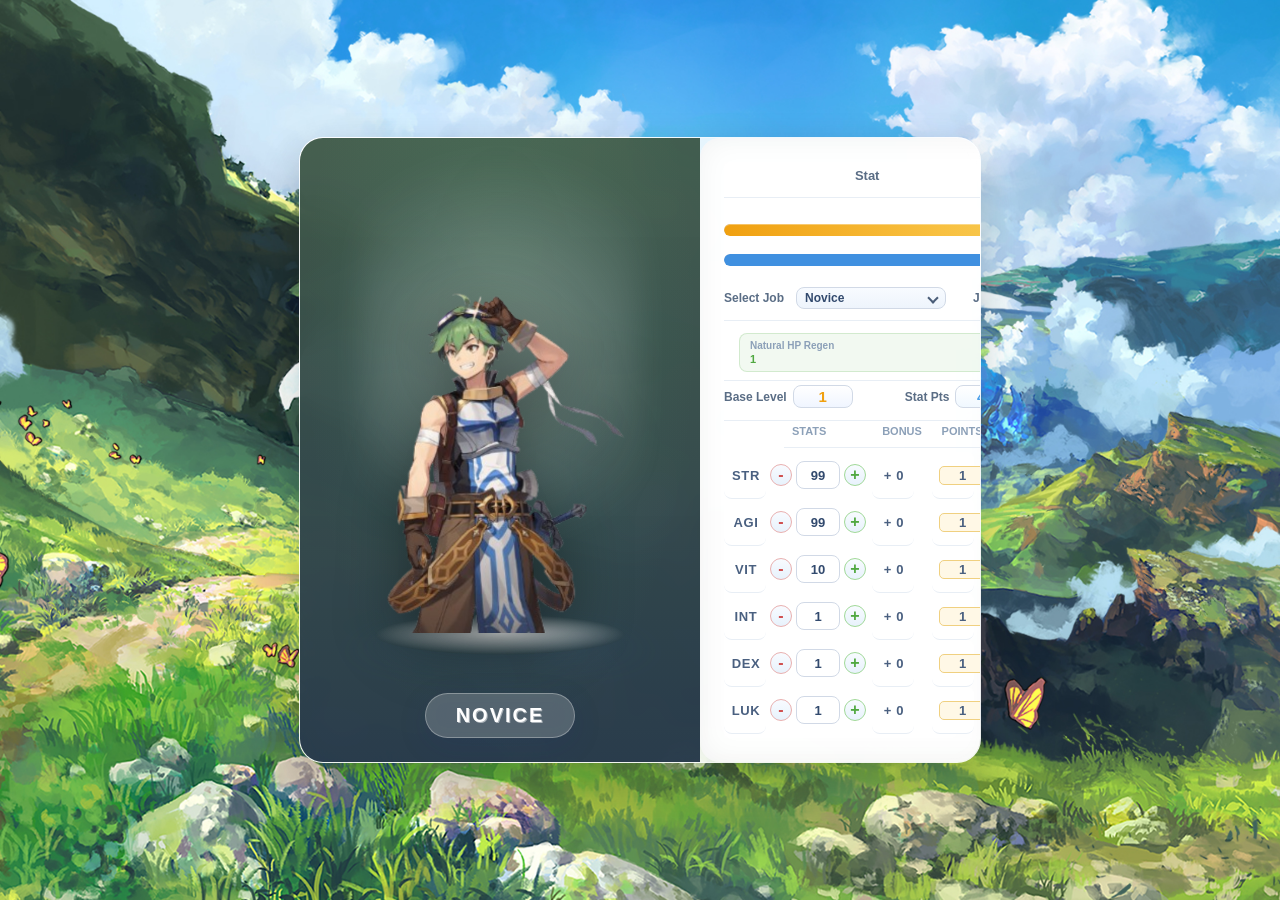
==== stats_rim-Dev/UI/index.html @ 77b361c1 "Add files via upload" ====
<!DOCTYPE html>
<html lang="en">
<head>
    <meta charset="UTF-8">
    <title>Fused Status Window</title>
    <link rel="stylesheet" href="design.css">
    <link rel="stylesheet" href="stats.css">
    <link rel="stylesheet" href="header-field.css">
    <link rel="stylesheet" href="tabs.css">
    <meta name="viewport" content="width=device-width, initial-scale=1.0, maximum-scale=1.0, user-scalable=no">
</head>
<body>
    <div class="main-layout-container">
        <div class="character-area">
            <div class="character-sprite-box">
                <div class="character-glow"></div>
                <div class="character-stage-base"></div>
                <img src="../images/novice.png" alt="Character" class="character-sprite" id="character-img">
            </div>
            <div class="character-name-container">
                <h2 class="character-name" id="character-title">NOVICE</h2>
            </div>
        </div>

        <div class="unified-status-panel" hidden>
            <div class="panel-tabs">
                <button class="tab-item" onclick="switchTab(event, 'stat-tab')">Stat</button>
                <button class="tab-item" onclick="switchTab(event, 'info-tab')">Info</button>
            </div>

            <!-- ===================== STAT TAB ===================== -->
            <div id="stat-tab" class="tab-pane active">

                <div class="tab-stat-list">
                    <div class="bar-row">
                        <div class="bar"><div class="hp-fill" style="width: 85%;" id="hp-bar-fill"></div></div>
                        <input class="bar-text-input" id="hp-bar-text" readonly value="40 / 40">
                    </div>
                    <div class="bar-row">
                        <div class="bar" style="background: #e0e8f0;">
                            <div class="sp-fill" id="sp-bar-fill" style="width: 100%; height: 100%; background: #4090e0; border-radius: 10px;"></div>
                        </div>
                        <input class="bar-text-input" id="sp-bar-text" readonly value="11 / 11">
                    </div>
                </div>

                <div class="job-row">
                    <div class="job-dropdown-container">
                        <span class="job-label">Select Job</span>
                        <div class="custom-dropdown" id="jobDropdown">
                            <div class="selected-option" onclick="toggleMenu()">
                                <span id="current-job">Novice</span>
                                <i class="arrow-icon"></i>
                            </div>
                            <ul class="options-menu">
                                <li onclick="selectJob('Novice', 'novice.png', '')">Novice</li>
                                <li onclick="selectJob('Swordsman', 'swordsman.png', '1')">Swordsman</li>
                                <li onclick="selectJob('Magician', 'magician.png', '2')">Magician</li>
                                <li onclick="selectJob('Archer', 'archer.png', '3')">Archer</li>
                                <li onclick="selectJob('Acolyte', 'acolyte.png', '5')">Acolyte</li>
                                <li onclick="selectJob('Merchant', 'merchant.png', '6')">Merchant</li>
                                <li onclick="selectJob('Thief', 'theif.png', '4')">Thief</li>
                            </ul>
                        </div>

                        <div class="dib-row">
                            <div class="header-field">
                                <span>Job Level</span>
                                <div class="custom-dropdown jl-dropdown" id="jobLevelDropdown">
                                    <div class="selected-option jl-select" onclick="toggleJobLevelMenu()">
                                        <span id="current-jl">1</span>
                                        <i class="arrow-icon"></i>
                                    </div>
                                    <ul class="jl-menu" id="jl-menu-list">
                                        <!-- populated by updateJobLevelOptions() in stats.js -->
                                    </ul>
                                </div>
                            </div>
                            <div class="dib-item">
                                <span class="dib-label">Weight</span>
                                <span class="dib-val" id="weight-display">2,000</span>
                            </div>
                        </div>
                    </div>
                </div>

                <div class="details-info-block">
                    <div class="dib-row dib-regen-row">
                        <div class="dib-regen-item">
                            <span class="dib-label">Natural HP Regen</span>
                            <span class="dib-val dib-regen" id="hp-regen-val">1</span>
                        </div>
                        <div class="dib-regen-item">
                            <span class="dib-label">Natural SP Regen</span>
                            <span class="dib-val dib-regen" id="sp-regen-val">1</span>
                        </div>
                    </div>
                </div>

                <div class="header">
                    <div class="header-field">
                        <span>Base Level</span>
                        <input type="text" class="lvl-value-input" id="base-level" value="1">
                    </div>
                    <div class="header-field">
                        <span>Stat Pts</span>
                        <input type="text" class="status-value" id="status-value" value="48" readonly>
                    </div>
                    <div class="header-field">
                        <span>Weapon</span>
                        <div class="custom-dropdown weapon-dropdown" id="weaponDropdown">
                            <div class="selected-option weapon-select" onclick="toggleWeaponMenu()">
                                <span id="current-weapon">Bare Hand</span>
                                <i class="arrow-icon"></i>
                            </div>
                            <ul class="weapon-menu"></ul>
                        </div>
                    </div>
                </div>

                <div class="stats-main-wrapper">
                    <div class="stats-grid">

                        <!-- HEADERS -->
                        <div class="h-label2">Stats</div>
                        <div class="h-label" style="text-align:center;">Bonus</div>
                        <div class="h-label" style="text-align:center;">Points Req.</div>
                        <div class="h-label2">Status Information</div>

                        <!-- COLUMN 1: Stats -->
                        <div class="column">
                            <div class="table-row" data-stat="str">
                                <span>STR</span>
                                <button class="stat-btn minus">-</button>
                                <input type="text" class="stat-input" value="99">
                                <button class="stat-btn plus">+</button>
                            </div>
                            <div class="table-row" data-stat="agi">
                                <span>AGI</span>
                                <button class="stat-btn minus">-</button>
                                <input type="text" class="stat-input" value="99">
                                <button class="stat-btn plus">+</button>
                            </div>
                            <div class="table-row" data-stat="vit">
                                <span>VIT</span>
                                <button class="stat-btn minus">-</button>
                                <input type="text" class="stat-input" value="10">
                                <button class="stat-btn plus">+</button>
                            </div>
                            <div class="table-row" data-stat="int">
                                <span>INT</span>
                                <button class="stat-btn minus">-</button>
                                <input type="text" class="stat-input" value="1">
                                <button class="stat-btn plus">+</button>
                            </div>
                            <div class="table-row" data-stat="dex">
                                <span>DEX</span>
                                <button class="stat-btn minus">-</button>
                                <input type="text" class="stat-input" value="1">
                                <button class="stat-btn plus">+</button>
                            </div>
                            <div class="table-row" data-stat="luk">
                                <span>LUK</span>
                                <button class="stat-btn minus">-</button>
                                <input type="text" class="stat-input" value="1">
                                <button class="stat-btn plus">+</button>
                            </div>
                        </div>

                        <!-- COLUMN 2: Bonus -->
                        <div class="column">
                            <div class="table-row"><span class="symbol">+ 0</span></div>
                            <div class="table-row"><span class="symbol">+ 0</span></div>
                            <div class="table-row"><span class="symbol">+ 0</span></div>
                            <div class="table-row"><span class="symbol">+ 0</span></div>
                            <div class="table-row"><span class="symbol">+ 0</span></div>
                            <div class="table-row"><span class="symbol">+ 0</span></div>
                        </div>

                        <!-- COLUMN 3: Points Req. -->
                        <div class="column">
                            <div class="table-row"><span class="value">1</span></div>
                            <div class="table-row"><span class="value">1</span></div>
                            <div class="table-row"><span class="value">1</span></div>
                            <div class="table-row"><span class="value">1</span></div>
                            <div class="table-row"><span class="value">1</span></div>
                            <div class="table-row"><span class="value">1</span></div>
                        </div>

                        <!-- COLUMN 4: Status Information -->
                        <div class="column">
                            <div class="table-row2">
                                <span>ATK</span>
                                <div class="dikit-group">
                                    <input id="d-atk" readonly value="180">
                                    <span class="symbol">+</span>
                                    <input id="d-atk-bonus" readonly value="0">
                                </div>
                            </div>
                            <div class="table-row2">
                                <span>MATK</span>
                                <div class="dikit-group">
                                    <input id="d-matk-min" readonly value="1">
                                    <span class="symbol">~</span>
                                    <input id="d-matk-max" readonly value="1">
                                </div>
                            </div>
                            <div class="table-row2">
                                <span>HIT</span>
                                <div class="dikit-group">
                                    <input id="d-hit" readonly value="100">
                                </div>
                            </div>
                            <div class="table-row2">
                                <span>CRIT</span>
                                <div class="dikit-group">
                                    <input id="d-crit" readonly value="1">
                                </div>
                            </div>
                            <div class="table-row2">
                                <span>DEF</span>
                                <div class="dikit-group">
                                    <input id="d-def-base" readonly value="0">
                                    <span class="symbol">+</span>
                                    <input id="d-def" readonly value="10">
                                </div>
                            </div>
                            <div class="table-row2">
                                <span>MDEF</span>
                                <div class="dikit-group">
                                    <input id="d-mdef-base" readonly value="0">
                                    <span class="symbol">+</span>
                                    <input id="d-mdef" readonly value="1">
                                </div>
                            </div>
                            <div class="table-row2">
                                <span>FLEE</span>
                                <div class="dikit-group">
                                    <input id="d-flee" readonly value="198">
                                    <span class="symbol">+</span>
                                    <input id="d-flee-luk" readonly value="1">
                                </div>
                            </div>
                            <div class="table-row2">
                                <span>ASPD</span>
                                <div class="dikit-group">
                                    <input id="aspd-value" readonly value="144">
                                </div>
                            </div>
                        </div>

                    </div>
                </div>
            </div>

            <!-- ===================== INFO TAB ===================== -->
            <div id="info-tab" class="tab-pane">
                <div class="info-hero-card">
                    <div class="info-hero-header">
                        <div class="info-hero-title" id="info-job-title">NOVICE</div>
                        <div class="info-hero-class-badge" id="info-class-badge">Beginner Class</div>
                    </div>
                    <div class="info-hero-divider"></div>
                    <p class="info-hero-desc" id="info-job-desc">
                        The <strong>Novice</strong> is the starting class for all adventurers. Armed with little more than
                        courage and a basic sword, the Novice stands at the threshold of a grand journey.
                        Through dedication and battle, they will grow to choose their true path.
                    </p>
                    <div class="info-hero-traits" id="info-job-traits">
                        <div class="info-trait"><span class="info-trait-icon">⚔️</span><span>Balanced base stats</span></div>
                        <div class="info-trait"><span class="info-trait-icon">🛡️</span><span>Can advance to any class</span></div>
                        <div class="info-trait"><span class="info-trait-icon">✨</span><span>High potential growth</span></div>
                        <div class="info-trait"><span class="info-trait-icon">📖</span><span>Starts with 48 status points</span></div>
                    </div>
                    <div class="info-hero-divider"></div>
                    <div class="info-hero-footer">
                        <span class="info-footer-label">Base EXP Rate</span><span class="info-footer-val" id="info-exp-base">100%</span>
                        <span class="info-footer-label">Job EXP Rate</span><span class="info-footer-val" id="info-exp-job">100%</span>
                        <span class="info-footer-label">Base Weight Limit</span><span class="info-footer-val" id="info-weight-limit">2,000</span>
                    </div>
                </div>
            </div>
            <!-- END info-tab -->

        </div>
        <!-- END unified-status-panel -->

    </div>
    <!-- END main-layout-container -->

    <script src="../Stats/HPCalc.js"></script>
    <script src="../Stats/jobBonus.js"></script>
    <script src="../Stats/aspd.js"></script>
    <script src="../Stats/tabs.js"></script>
    <script src="../Stats/regen.js"></script>
    <script src="../Stats/combat.js"></script>
    <script src="../Stats/stats.js"></script>
</body> 
</html>
---- stats_rim-Dev/UI/design.css ----
/* ═══════════════════════════════════════════════
   ROOT VARIABLES & GLOBAL RESET
   ═══════════════════════════════════════════════ */
   :root {
    --orange-text: #f0a010;
    --blue-text: #4a9ee8;
    --green-text: #50a840;
    --text-mid: #5a6d85;
    --text-value: #324a6e;
    --text-light: #8ca0b8;
    --border: #d1d9e6;
    --border-light: #e8eef5;
    --bg-badge: #eef3f8;
    --bar-track: #e0e5ed;
    --radius-bar: 10px;
    --radius-btn: 8px;
    --font-main: 'Segoe UI', Tahoma, sans-serif;
    --orange-dark: #b37400;
    --bg-panel: rgba(255, 255, 255, 0.85);
}

body {
    margin: 0;
    padding: 0;
    background: url('../images/bg.jpg') no-repeat center center fixed;
    background-size: cover;
    font-family: var(--font-main);
    overflow: hidden;
    display: flex;
    align-items: center;
    justify-content: center;
    width: 100vw;
    height: 100vh;
    box-sizing: border-box;
}

/* ══════════════════════════════════════════════════
   MAIN LAYOUT — character + panel in ONE card
══════════════════════════════════════════════════ */
.main-layout-container {
    display: inline-flex;
    flex-direction: row;
    align-items: stretch;
    background: rgba(255, 255, 255, 0.85);
    backdrop-filter: blur(12px);
    -webkit-backdrop-filter: blur(12px);
    border-radius: 24px;
    border: 1px solid rgba(255, 255, 255, 0.4);
    box-shadow: 0 15px 40px rgba(0, 0, 0, 0.2);
    overflow: hidden;
}

/* ══════════════════════════════════════════════════
   CHARACTER SIDE (Left panel inside card)
══════════════════════════════════════════════════ */
.character-area {
    width: 260px;
    flex-shrink: 0;
    display: flex;
    flex-direction: column;
    align-items: center;
    justify-content: flex-end;
    padding-bottom: 24px;
    position: relative;
    overflow: hidden;
    background: linear-gradient(
        180deg,
        rgba(30, 60, 40, 0.82) 0%,
        rgba(15, 35, 55, 0.88) 100%
    );
}

.character-area::before {
    content: '';
    position: absolute;
    inset: 0;
    background: radial-gradient(ellipse at 50% 30%, rgba(100,200,140,0.12) 0%, transparent 70%);
    pointer-events: none;
}

.character-sprite-box {
    width: 100%;
    height: 360px;
    display: flex;
    align-items: flex-end;
    justify-content: center;
    position: relative;
    z-index: 2;
}

.character-sprite {
    height: 320px;
    width: auto;
    z-index: 10;
    position: relative;
    bottom: 0;
    filter: drop-shadow(0 15px 30px rgba(0,0,0,0.5));
    animation: floating 3.5s ease-in-out infinite;
}

.character-stage-base {
    position: absolute;
    bottom: 10px;
    left: 50%;
    transform: translateX(-50%) perspective(500px) rotateX(65deg);
    width: 220px;
    height: 80px;
    background: radial-gradient(ellipse at center, rgba(255,255,255,0.7) 0%, transparent 80%);
    border-radius: 50%;
    z-index: 1;
}

.character-glow {
    position: absolute;
    width: 200px;
    height: 340px;
    background: radial-gradient(circle at center, rgba(255,255,255,0.2) 0%, transparent 75%);
    bottom: 60px;
    filter: blur(15px);
    z-index: 0;
    animation: pulse-glow 4s ease-in-out infinite;
}

.character-name-container {
    margin-top: 14px;
    text-align: center;
    padding: 7px 28px;
    background: rgba(0, 0, 0, 0.3);
    backdrop-filter: blur(8px);
    border-radius: 50px;
    border: 1px solid rgba(255, 255, 255, 0.15);
    z-index: 20;
}

/* ══════════════════════════════════════════════════
   STATUS PANEL (Right side inside card)
══════════════════════════════════════════════════ */
.unified-status-panel {
    flex-shrink: 0;
    width: 420px;
    padding: 20px;
    display: flex;
    flex-direction: column;
    box-sizing: border-box;
}

.weapon-row {
    margin-top: 10px;
    border-top: 1px dashed #d1d9e6;
    padding-top: 10px;
}

.weapon-select {
       padding: 3px 8px;
    font-size: 12px;
    width: 100%;
    box-sizing: border-box;
    background: linear-gradient(180deg, #f8fbff 0%, #eef4fc 100%);
    border: 1.5px solid var(--border);
    border-radius: 8px;
    color: var(--text-value);
    font-weight: 700;
    cursor: pointer;
    display: flex;
    justify-content: space-between;
    align-items: center;
    white-space: nowrap;
    transition: border-color 0.2s;
}

.status-columns {
    display: flex;
    justify-content: space-between;
    gap: 20px;
}

/* ══════════════════════════════════════════════════
   ANIMATIONS
══════════════════════════════════════════════════ */
@keyframes floating {
    0%, 100% { transform: translateY(0); }
    50%       { transform: translateY(-16px); }
}

@keyframes pulse-glow {
    0%, 100% { transform: scale(1);   opacity: 0.4; }
    50%       { transform: scale(1.1); opacity: 0.7; }
}

/* ══════════════════════════════════════════════════
   TABS
══════════════════════════════════════════════════ */
.panel-tabs {
    display: flex;
    justify-content: space-around;
    border-bottom: 1.5px solid var(--border-light);
    margin-bottom: 16px;
    padding-bottom: 8px;
}

.tab-item {
    background: none;
    border: none;
    padding: 6px 16px;
    font-weight: bold;
    color: var(--text-mid);
    cursor: pointer;
    transition: all 0.3s ease;
    border-radius: 10px;
    font-family: var(--font-main);
    font-size: 13px;
}

.tab-item.active {
    color: var(--orange-text);
    background: rgba(255, 255, 255, 0.8);
    box-shadow: 0 4px 10px rgba(0, 0, 0, 0.05);
}

/* ══════════════════════════════════════════════════
   RESPONSIVE
══════════════════════════════════════════════════ */
@media (max-width: 780px) {
    .main-layout-container {
        flex-direction: column;
        border-radius: 16px;
    }
    .character-area {
        width: 100%;
        height: 260px;
        justify-content: center;
        padding-bottom: 0;
    }
    .unified-status-panel {
        width: 100%;
    }
}

/* ══════════════════════════════════════════════════
   FONTS
══════════════════════════════════════════════════ */
@import url('https://fonts.googleapis.com/css2?family=Inter:wght@500;700&display=swap');
@import url('https://fonts.googleapis.com/css2?family=Rajdhani:wght@500;600;700&family=Exo+2:wght@400;500;600&display=swap');

/* ══════════════════════════════════════════════════
   JOB DROPDOWN
══════════════════════════════════════════════════ */
.job-dropdown-container {
    display: flex;
    align-items: center;
    gap: 12px;
    font-family: 'Inter', sans-serif;
}

.job-label {
    font-weight: 700;
    color: #4a5d78;
    font-size: 14px;
}

.custom-dropdown {
    position: relative;
    width: 150px;
    user-select: none;
}

.custom-dropdown:hover .selected-option,
.custom-dropdown.active .selected-option {
    border-color: #ffb800;
}

.selected-option {
    padding: 3px 8px;
    font-size: 12px;
    width: 100%;
    box-sizing: border-box;
    background: linear-gradient(180deg, #f8fbff 0%, #eef4fc 100%);
    border: 1.5px solid var(--border);
    border-radius: 8px;
    color: var(--text-value);
    font-weight: 700;
    cursor: pointer;
    display: flex;
    justify-content: space-between;
    align-items: center;
    white-space: nowrap;
    transition: border-color 0.2s;
}

.options-menu {
    position: absolute;
    top: 110%;
    left: 0;
    font-weight: bold;
    width: 100%;
    background: white;
    border-radius: 8px;
    box-shadow: 0 4px 15px rgba(0,0,0,0.1);
    list-style: none;
    padding: 5px 0;
    margin: 0;
    display: none;
    z-index: 10;
}

.custom-dropdown.active .options-menu {
    display: block;
}

.options-menu li {
    padding: 8px 15px;
    font-size: 14px;
    color: #4a5d78;
    cursor: pointer;
    transition: background 0.2s;
}

.options-menu li:hover {
    background-color: #f0f4f8;
    color: #ffb800;
    font-weight: 700;
}

.arrow-icon::after {
    content: '';
    border: solid #4a5d78;
    border-width: 0 2px 2px 0;
    display: inline-block;
    padding: 3px;
    transform: rotate(45deg);
}

/* ══════════════════════════════════════════════════
   WEAPON DROPDOWN
══════════════════════════════════════════════════ */
.weapon-menu {
    position: absolute;
    top: 110%;
    left: 0;
    width: 100%;
    background: white;
    border-radius: 8px;
    box-shadow: 0 4px 15px rgba(0,0,0,0.1);
    list-style: none;
    padding: 5px 0;
    margin: 0;
    display: none;
    z-index: 10;
    font-size: 12px;
    max-height: 150px;
    overflow-y: auto;
}

.custom-dropdown.active .weapon-menu {
    display: block;
}

.weapon-menu li {
    padding: 8px 15px;
    font-size: 14px;
    color: #4a5d78;
    cursor: pointer;
    transition: background 0.2s;
}

.weapon-menu li:hover {
    background-color: #f0f4f8;
    color: #ffb800;
    font-weight: 700;
}

/* ══════════════════════════════════════════════════
   STATS GRID — MAIN WRAPPER
══════════════════════════════════════════════════ */
.stats-main-wrapper {
    font-family: 'Exo 2', sans-serif;
    padding: 4px 0;
    color: #324a6e;
}

/* ── 4-column grid ── */
.stats-grid {
    display: grid;
    grid-template-columns: 148px 60px 90px minmax(200px, 1fr);
    align-items: start;
    gap: 0;
}

/* ── Header labels ── */
.h-label {
    font-family: 'Rajdhani', sans-serif;
    font-weight: 700;
    font-size: 11px;
    text-transform: uppercase;
    color: #8ca0b8;
    padding: 0 8px 10px;
    border-bottom: 1.5px solid #e8eef5;
    margin-bottom: 4px;
}
.h-label2 {
    font-family: 'Rajdhani', sans-serif;
    font-weight: 700;
    font-size: 11px;
    margin-left: 60px;
    text-transform: uppercase;
    color: #8ca0b8;
    padding: 0 8px 10px;
    border-bottom: 1.5px solid #e8eef5;
    margin-bottom: 4px;
}

/* ── Column wrappers ── */
.column {
    display: flex;
    flex-direction: column;
}

/* ── Every row ── */
.table-row {
    display: flex;
    align-items: center;
    height: 34px;
    padding: 0 8px;
    border-bottom: 1px solid #f0f4f9;
    transition: background 0.15s;
}

.table-row:hover { background: #f7faff; }

/* ── Stat name label (STR, AGI…) ── */
.table-row > span:first-child {
    font-family: 'Rajdhani', sans-serif;
    font-weight: 700;
    font-size: 13px;
    letter-spacing: 0.05em;
    color: #4a6080;
    min-width: 30px;
    margin: 5px;
}
.table-row2 {
    display: flex;
    align-items: center;
    height: 34px;
    padding: 0 8px;
    border-bottom: 1px solid #f0f4f9;
    transition: background 0.15s;
}

.table-row2:hover { background: #f7faff; }

.table-row2 > span:first-child {
    font-family: 'Rajdhani', sans-serif;
    font-weight: 700;
    font-size: 13px;
    letter-spacing: 0.05em;
    color: #4a6080;
    min-width: 30px;
    margin: 5px;
}

/* ══════════════════════════════════════════════════
   STATS COLUMN — +/- buttons & input
══════════════════════════════════════════════════ */
.stat-btn {
    width: 22px;
    height: 22px;
    border: 1.5px solid #d1d9e6;
    border-radius: 50%;
    background: #fff;
    cursor: pointer;
    font-size: 14px;
    font-weight: 600;
    display: flex;
    align-items: center;
    justify-content: center;
    color: #5a6d85;
    transition: all 0.15s;
    flex-shrink: 0;
    line-height: 1;
    padding: 0;
}

.stat-btn.plus {
    border-color: #50a840;
    color: #50a840;
}

.stat-btn.minus {
    border-color: #d1d9e6;
    color: #8ca0b8;
}

.stat-btn:hover:not(:disabled) { transform: scale(1.1); }

.stat-btn.plus:hover:not(:disabled) {
    background: #50a840;
    color: #fff;
}

.stat-btn.minus:hover:not(:disabled) { background: #e8eef5; }

.stat-btn:disabled {
    opacity: 0.3;
    cursor: not-allowed;
}

.stat-input {
    width: 36px;
    height: 24px;
    text-align: center;
    border: 1.5px solid #d1d9e6;
    border-radius: 6px;
    font-size: 13px;
    font-family: 'Rajdhani', sans-serif;
    font-weight: 600;
    background: #f8faff;
    color: #324a6e;
}

.stat-input:focus {
    outline: none;
    border-color: #4a9ee8;
    background: #fff;
}

/* ══════════════════════════════════════════════════
   BONUS COLUMN — centered
══════════════════════════════════════════════════ */
.column:nth-child(2) .table-row {
    justify-content: center;
}

.symbol {
    font-family: 'Exo 2', sans-serif;
    font-size: 12px;
    font-weight: 500;
    color: #4a9ee8;
}

/* ══════════════════════════════════════════════════
   POINTS REQ. COLUMN — centered
══════════════════════════════════════════════════ */
.column:nth-child(3) .table-row {
    justify-content: center;
}

.value {
    font-family: 'Rajdhani', sans-serif;
    font-weight: 700;
    font-size: 13px;
    color: #f0a010;
    background: #fff8e6;
    border: 1px solid #f0d080;
    border-radius: 5px;
    padding: 1px 8px;
    min-width: 36px;
    text-align: center;
    display: inline-block;
}

/* ══════════════════════════════════════════════════
   STATUS INFORMATION COLUMN
══════════════════════════════════════════════════ */
 
/* Stat name labels (ATK, MATK…) */
.column:nth-child(4) .table-row > span:first-child {
    font-family: 'Rajdhani', sans-serif;
    font-weight: 700;
    font-size: 12px;
    letter-spacing: 0.04em;
    color: #5a6d85;
    min-width: 52px;
}

/* Value pair group — pushed to the RIGHT */
.dikit-group {
    display: flex;
    align-items: center;
    gap: 8px;          /* was 4px — more breathing room between inputs */
    margin-left: auto;
}

.dikit-group input {
    width: 42px;
    height: 24px;
    text-align: center;
    border: 1.5px solid #d1d9e6;
    border-radius: 6px;
    font-size: 12px;
    font-family: 'Rajdhani', sans-serif;
    font-weight: 600;
    background: #f0f4f8;
    color: #324a6e;
    cursor: default;
}

.dikit-group .symbol {
    font-size: 11px;
    color: #8ca0b8;
}
---- stats_rim-Dev/UI/stats.css ----
/* ═══════════════════════════════════════════════
   ROOT VARIABLES & GLOBAL LAYOUT
   ═══════════════════════════════════════════════ */
:root {
  --orange-text: #f0a010;
  --blue-text: #4a9ee8;
  --green-text: #50a840;
  --text-mid: #5a6d85;
  --text-value: #324a6e;
  --text-light: #8ca0b8;
  --border: #d1d9e6;
  --border-light: #e8eef5;
  --bg-badge: #eef3f8;
  --bar-track: #e0e5ed;
  --radius-bar: 10px;
  --font-main: 'Segoe UI', Tahoma, sans-serif;
  --orange-dark: #b37400;
  --bg-panel: #ffffff;
}
/* Hide panes by default */
.tab-pane {
    display: none;
    animation: fadeIn 0.3s ease;
}

/* Show active pane */
.tab-pane.active {
    display: block;
}

.tab-menu {
    display: flex;
    justify-content: space-around;
    margin-bottom: 20px;
    border-bottom: 1px solid var(--border-light);
}

.tab-btn {
    background: none;
    border: none;
    padding: 10px 20px;
    cursor: pointer;
    font-weight: 700;
    color: var(--text-light);
    transition: 0.3s;
}

.tab-btn.active {
    color: var(--orange-text);
    border-bottom: 2px solid var(--orange-text);
}

@keyframes fadeIn {
    from { opacity: 0; transform: translateY(5px); }
    to { opacity: 1; transform: translateY(0); }
}

/* Container to split the screen */
/* Container: Center the group instead of spreading them apart */
.game-container {
    width: 100vw;
    height: 100vh;
    display: flex;
    justify-content: center;
    align-items: center;
    
    /* Navigates out of 'UI' folder, then into 'images' */
    background-image: url('../images/bg.jpg'); 
    background-size: cover;
    background-position: center;
    background-repeat: no-repeat;
}

/* Character Area: Constrain the width so it doesn't push the panel */
.character-area {
    flex: 0 0 400px;      /* Fixes the character width so it doesn't shrink */
    display: flex;
    flex-direction: column;
    align-items: center;
    position: relative;
}
/* Sprite: Ensure it sits correctly on the pedestal */

.character-sprite-box {
  width: 100%;
  height: 100%;
  display: flex;
  align-items: center;
  justify-content: center;
  position: relative;
  z-index: 2;
}
.job-changed {
    animation: sprite-pop 0.4s ease-out;
}
@keyframes sprite-pop {
    0% { transform: scale(0.8); opacity: 0.5; }
    100% { transform: scale(1); opacity: 1; }
}
/* 3D Pedestal / Stage Floor */
.character-stage-base {
  position: absolute;
  bottom: 80px;
  width: 350px;
  height: 120px;
  background: radial-gradient(ellipse at center, rgba(255,255,255,0.7) 0%, rgba(255,255,255,0) 70%);
  border-radius: 50%;
  transform: perspective(500px) rotateX(60deg);
  box-shadow: 0 20px 50px rgba(50, 80, 120, 0.15);
  z-index: 1;
}

/* Magical Aura/Glow effect */
.character-glow {
  position: absolute;
  width: 280px;
  height: 450px;
  background: radial-gradient(circle at center, rgba(255,255,255,0.3) 0%, transparent 75%);
  bottom: 100px;
  filter: blur(15px);
  z-index: 0;
  animation: pulse-glow 4s ease-in-out infinite;
}
.character-name-container {
    margin-top: 20px;
    text-align: center;
    padding: 10px 30px;
    background: rgba(255, 255, 255, 0.2);
    backdrop-filter: blur(10px);
    border-radius: 50px;
    border: 1px solid rgba(255, 255, 255, 0.3);
    box-shadow: 0 8px 32px 0 rgba(31, 38, 135, 0.1);
    z-index: 20;
}

.character-name {
    margin: 0;
    font-family: 'Segoe UI', Tahoma, Geneva, Verdana, sans-serif;
    font-size: 20px;
    font-weight: 800;
    color: white;
    letter-spacing: 2px;
    text-shadow: 1px 1px 0px rgba(255, 255, 255, 0.5);
}
.character-name-plate {
    background: rgba(255, 255, 255, 0.4); /* Glass effect */
    backdrop-filter: blur(8px);
    padding: 8px 45px;
    border-radius: 50px; /* Makes it a pill shape */
    border: 2px solid rgba(255, 255, 255, 0.6);
    box-shadow: 0 4px 15px rgba(0, 0, 0, 0.05);
}

.character-name-plate span {
    color: #4a6fa5; /* Matches your UI text color */
    font-family: 'Arial Black', sans-serif;
    font-size: 1.4rem;
    letter-spacing: 2px;
    text-transform: uppercase;
}

@keyframes pulse-glow {
  0%, 100% { transform: scale(1); opacity: 0.4; }
  50% { transform: scale(1.1); opacity: 0.7; }
}

/* ──────────────────────────────────────────
   RIGHT SIDE: STATUS PANEL
────────────────────────────────────────── */
.unified-status-panel {
    flex: 0 0 620px;      /* Matches the width defined in your design.css */
    background: var(--bg-panel);
    padding: 24px;
    border-radius: 20px;
    background: rgba(255, 255, 255, 0.85); 
    backdrop-filter: blur(10px);
    box-shadow: inset 0 0 30px rgba(0, 0, 0, 0.05);
}
.status-content {
  flex: 1;
  display: flex;
  flex-direction: column;
  gap: 12px;
  padding: 0 4px;
}

/* ──────────────────────────────────────────
   VITAL STATS (HP bar area)
────────────────────────────────────────── */
.vital-stats {
  display: flex;
  flex-direction: column;
  gap: 8px;
  padding-bottom: 2px;
}

.bar-row {
  display: flex;
  align-items: center;
  gap: 10px;
}

.bar {
  flex: 1;
  height: 12px;
  background: var(--bar-track);
  border-radius: var(--radius-bar);
  overflow: hidden;
  box-shadow: inset 0 2px 3px rgba(0,0,0,0.08), inset 0 0 0 1px rgba(0,0,0,0.06);
  position: relative;
}

.hp-fill {
  height: 100%;
  width: 80%; 
  background: linear-gradient(90deg, #f0a010 0%, #f8c040 60%, #f5d060 100%);
  border-radius: var(--radius-bar);
  box-shadow: inset 0 1px 0 rgba(255,255,255,0.35);
  position: relative;
}

.hp-fill::after {
  content: '';
  position: absolute;
  top: 0; left: -80%;
  width: 60%;
  height: 100%;
  background: linear-gradient(90deg, transparent, rgba(255,255,255,0.35), transparent);
  border-radius: var(--radius-bar);
  animation: shimmer 2.5s ease-in-out infinite;
}

@keyframes shimmer {
  0%   { left: -80%; }
  100% { left: 120%; }
}

.bar-text-input {
  width: 128px;
  background: linear-gradient(180deg, #f8fbff 0%, #eef4fc 100%);
  border: 1.5px solid var(--border);
  border-radius: 8px;
  color: var(--text-mid);
  font-family: var(--font-main);
  font-size: 11px;
  font-weight: 600;
  text-align: center;
  padding: 3px 6px;
  outline: none;
  box-shadow: inset 0 1px 3px rgba(0,0,0,0.05);
}

/* ──────────────────────────────────────────
   HEADER (Base Level / Status Points row)
────────────────────────────────────────── */
.header {
  display: flex;
  gap: 20px;
  align-items: center;
  font-family: var(--font-main);
  font-size: 13px;
  font-weight: 700;
  color: var(--text-mid);
  border-bottom: 1.5px solid var(--border-light);
  padding-bottom: 12px;
}

.lvl-value-input {
  width: 50px;
  background: linear-gradient(180deg, #fff 0%, #f0f5ff 100%);
  border: 1.5px solid var(--border);
  border-radius: 8px;
  color: var(--orange-text);
  font-family: var(--font-main);
  font-size: 15px;
  font-weight: 800;
  text-align: center;
  padding: 2px 4px;
  margin-right: 20px;
}

.status-value {
  width: 50px;
  background: linear-gradient(180deg, #fff 0%, #f0f8ff 100%);
  border: 1.5px solid var(--border);
  border-radius: 8px;
  color: var(--blue-text);
  font-family: var(--font-main);
  font-size: 15px;
  font-weight: 800;
  text-align: center;
  padding: 2px 4px;
  margin-right: 20px;
}

/* ──────────────────────────────────────────
   STATUS COLUMNS (Grid)
────────────────────────────────────────── */
.status-columns {
  display: grid;
  grid-template-columns: 1.2fr 80px 1.5fr;
  gap: 0 12px;
}

.column .table-row {
  display: flex;
  align-items: center;
  gap: 4px;
  padding: 6px 2px;
  border-bottom: 1px solid var(--border-light);
  font-size: 12px;
  color: var(--text-mid);
}

.column:first-child .table-row > span:first-child {
  display: inline-flex;
  align-items: center;
  justify-content: center;
  min-width: 38px;
  padding: 2px 8px;
  border-radius: 8px;
  background: var(--bg-badge);
  color: var(--text-mid);
  font-family: var(--font-main);
  font-size: 11px;
  font-weight: 800;
}

/* ──────────────────────────────────────────
   STAT BUTTONS & INPUTS
────────────────────────────────────────── */
.stat-btn {
  width: 22px;
  height: 22px;
  border-radius: 50%;
  border: 1.5px solid var(--border);
  background: linear-gradient(180deg, #f8fbff 0%, #e8f2fc 100%);
  color: var(--text-mid);
  font-size: 16px;
  cursor: pointer;
  display: flex;
  align-items: center;
  justify-content: center;
}

.stat-btn.plus { color: var(--green-text); border-color: #a0d898; }
.stat-btn.minus { color: #d05050; border-color: #e8b0b0; }

.stat-input {
  width: 38px;
  background: #fff;
  border: 1.5px solid var(--border);
  border-radius: 8px;
  color: var(--text-value);
  font-size: 13px;
  font-weight: 800;
  text-align: center;
}
.table-row {
  width: 38px;
  background: #fff;
  border-radius: 8px;
  color: var(--text-value);
  font-size: 13px;
  font-weight: 800;
  text-align: center;
}

/* ──────────────────────────────────────────
   RIGHT COLUMN: Combat Stats
────────────────────────────────────────── */
.column:nth-child(3) .table-row { justify-content: space-between; }
.column:nth-child(3) .table-row > span:first-child {
  min-width: 44px;
  padding: 2px 8px;
  border-radius: 8px;
  background: var(--bg-badge);
  font-size: 10px;
  font-weight: 800;
}

.dikit-group { display: flex; align-items: center; gap: 3px; }
.dikit-group input {
  width: 42px;
  border: 1.5px solid var(--border);
  border-radius: 8px;
  text-align: center;
  font-size: 12px;
  font-weight: 700;
}

/* ASPD Special Row */
.column:nth-child(3) .table-row:last-child {
  background: rgba(245,166,35,0.06);
  border-radius: 8px;
  border-top: 1px solid rgba(245,166,35,0.15);
}
.column:nth-child(3) .table-row:last-child > span:first-child {
  background: linear-gradient(180deg, #fef0d0 0%, #fde0a0 100%);
  color: var(--orange-dark);
}
/* Styling for the actual character image */
/* Ensure the left side takes up enough space */
/* Ensure the container doesn't hide the character */
.character-side {
  flex: 0 0 450px;
  display: flex;
  flex-direction: column;
  align-items: center;
  justify-content: center;
  position: relative;
  z-index: 5; /* Brings the whole section to the front */
}

.character-sprite-box {
  width: 100%;
  height: 500px; /* Fixed height ensures the sprite has space */
  display: flex;
  align-items: flex-end; /* Sits the sprite on the floor */
  justify-content: center;
  position: relative;
}

.character-sprite {
    /* Make the character slightly larger so they feel 'closer' to the screen */
    height: 380px; 
    width: auto;
    z-index: 10;
    position: relative;
    bottom: 40px; 
    filter: drop-shadow(0 15px 30px rgba(0,0,0,0.4));
    animation: floating 3.5s ease-in-out infinite;
    transition: transform 0.3s ease, filter 0.3s ease;
}

/* Position the pedestal directly under the sprite's feet */
.character-stage-base {
    position: absolute;
    bottom: 15px; 
    left: 50%;
    transform: translateX(-50%) perspective(500px) rotateX(65deg);
    width: 320px;
    height: 110px;
    background: radial-gradient(ellipse at center, rgba(255,255,255,0.8) 0%, transparent 80%);
    border-radius: 50%;
    z-index: 1;
}

/* Floating Animation */
@keyframes floating {
    0%, 100% { transform: translateY(0); }
    50% { transform: translateY(-20px); }
}

/* Base Stage styling */
.character-stage-base {
  position: absolute;
  bottom: 0;
  left: 50%;
  transform: translateX(-50%) perspective(500px) rotateX(60deg);
  width: 250px;
  height: 80px;
  background: radial-gradient(ellipse at center, rgba(255,255,255,0.8) 0%, rgba(255,255,255,0) 70%);
  border-radius: 50%;
  z-index: 1;
}
/* Temporary placeholder text style */
.character-placeholder-text {
    position: absolute;
    color: rgba(255,255,255,0.5);
    font-weight: bold;
    letter-spacing: 2px;
    z-index: 0;
}
---- stats_rim-Dev/UI/header-field.css ----
/* ===================================================================
   HEADER ROW — label + control pairs
   Append this to stats.css
=================================================================== */

/* Make the header a flex row with evenly spaced label+control pairs */
.header {
  display: flex;
  align-items: center;
  gap: 12px;
  flex-wrap: nowrap;
}

.header-field {
  display: flex;
  align-items: center;
  gap: 6px;
  font-size: 12px;
  font-weight: 700;
  color: var(--text-mid);
  white-space: nowrap;
  margin-right: 20px;
}

/* ── Job Level dropdown — matches weapon dropdown size ── */
.jl-dropdown {
  width: 60px;
  min-width: 60px;
  position: relative;
}

.jl-select {
  padding: 3px 8px;
  font-size: 12px;
  width: 100%;
  box-sizing: border-box;
  background: linear-gradient(180deg, #f8fbff 0%, #eef4fc 100%);
  border: 1.5px solid var(--border);
  border-radius: 8px;
  color: var(--text-value);
  font-weight: 700;
  cursor: pointer;
  display: flex;
  justify-content: space-between;
  align-items: center;
  white-space: nowrap;
  transition: border-color 0.2s;
}

.jl-dropdown:hover .jl-select,
.jl-dropdown.active .jl-select {
  border-color: var(--orange-text);
}

/* The scrollable list */
.jl-menu {
  position: absolute;
  top: 110%;
  left: 0;
  width: 100%;
  max-height: 180px;
  overflow-y: auto;
  background: white;
  border-radius: 8px;
  box-shadow: 0 4px 15px rgba(0,0,0,0.12);
  list-style: none;
  padding: 4px 0;
  margin: 0;
  display: none;
  z-index: 20;
}

.jl-dropdown.active .jl-menu {
  display: block;
}

.jl-menu li {
  padding: 6px 12px;
  font-size: 13px;
  font-weight: 600;
  color: var(--text-mid);
  cursor: pointer;
  transition: background 0.15s;
}

.jl-menu li:hover {
  background: #f0f4f8;
  color: var(--orange-text);
  font-weight: 700;
}

/* Weapon dropdown — keep consistent sizing with jl-dropdown */
.weapon-dropdown {
  width: 170px;
  min-width: 90px;
}

.weapon-select {
  padding: 3px 8px;
  font-size: 12px;
  width: 100%;
  box-sizing: border-box;
  white-space: nowrap;
  overflow: hidden;
  text-overflow: ellipsis;
}
---- stats_rim-Dev/UI/tabs.css ----
/* ═══════════════════════════════════════
   tabs.css — Stat / Info / Details styles
   ═══════════════════════════════════════ */

/* ── STAT TAB ── */
.tab-stat-list {
    display: flex;
    flex-direction: column;
    gap: 10px;
    padding: 6px 0;
}

.tab-stat-item {
    display: flex;
    align-items: center;
    gap: 10px;
}

.tab-stat-label {
    min-width: 36px;
    font-size: 11px;
    font-weight: 800;
    color: var(--text-mid);
    background: var(--bg-badge);
    border-radius: 6px;
    padding: 3px 6px;
    text-align: center;
    font-family: var(--font-main);
}

.tab-stat-bar-wrap {
    flex: 1;
    height: 10px;
    background: var(--bar-track);
    border-radius: 10px;
    overflow: hidden;
    box-shadow: inset 0 1px 3px rgba(0,0,0,0.08);
}

.tab-stat-bar {
    display: block;
    height: 100%;
    border-radius: 10px;
    background: linear-gradient(90deg, #f0a010, #f8c040);
    transition: width 0.5s ease;
}
.tab-stat-bar.agi { background: linear-gradient(90deg, #4a9ee8, #80c8ff); }
.tab-stat-bar.vit { background: linear-gradient(90deg, #50a840, #80d860); }
.tab-stat-bar.int { background: linear-gradient(90deg, #9060d0, #c090ff); }
.tab-stat-bar.dex { background: linear-gradient(90deg, #e05080, #f090a0); }
.tab-stat-bar.luk { background: linear-gradient(90deg, #30c0a0, #60e8c8); }

.tab-stat-val {
    min-width: 24px;
    font-size: 13px;
    font-weight: 800;
    color: var(--text-value);
    text-align: right;
    font-family: var(--font-main);
}

/* ── INFO TAB ── */
.info-hero-card {
    display: flex;
    flex-direction: column;
    gap: 12px;
    padding: 4px 0;
}

.info-hero-header {
    display: flex;
    align-items: center;
    justify-content: space-between;
}

.info-hero-title {
    font-size: 20px;
    font-weight: 800;
    color: var(--text-value);
    letter-spacing: 2px;
    font-family: var(--font-main);
}

.info-hero-class-badge {
    font-size: 10px;
    font-weight: 700;
    color: var(--orange-dark);
    background: rgba(240,160,16,0.12);
    border: 1px solid rgba(240,160,16,0.3);
    border-radius: 20px;
    padding: 3px 10px;
    letter-spacing: 0.5px;
    font-family: var(--font-main);
}

.info-hero-divider {
    height: 1.5px;
    background: var(--border-light);
    border-radius: 2px;
}

.info-hero-desc {
    font-size: 12.5px;
    line-height: 1.75;
    color: var(--text-mid);
    margin: 0;
    font-family: var(--font-main);
}

.info-hero-desc strong {
    color: var(--text-value);
    font-weight: 700;
}

.info-hero-traits {
    display: flex;
    flex-direction: column;
    gap: 7px;
}

.info-trait {
    display: flex;
    align-items: center;
    gap: 8px;
    font-size: 12px;
    color: var(--text-mid);
    font-family: var(--font-main);
}

.info-trait-icon {
    font-size: 14px;
    width: 22px;
    text-align: center;
}

.info-hero-footer {
    display: flex;
    align-items: center;
    gap: 8px;
    flex-wrap: wrap;
}

.info-footer-label {
    font-size: 10px;
    font-weight: 700;
    color: var(--text-light);
    font-family: var(--font-main);
}

.info-footer-val {
    font-size: 12px;
    font-weight: 800;
    color: var(--blue-text);
    background: var(--bg-badge);
    border-radius: 6px;
    padding: 2px 8px;
    margin-right: 6px;
    font-family: var(--font-main);
}

/* ── JOB ROW ── */
.job-row {
    display: flex;
    align-items: center;
    gap: 20px;
    padding: 8px 0;
    border-bottom: 1.5px solid var(--border-light);
    margin-bottom: 4px;
}

.job-select-group,
.job-current-group {
    display: flex;
    align-items: center;
    gap: 8px;
}

.job-label {
    font-size: 12px;
    font-weight: 700;
    color: var(--text-mid);
    font-family: var(--font-main);
    white-space: nowrap;
}

.job-select {
    background: linear-gradient(180deg, #f8fbff 0%, #eef4fc 100%);
    border: 1.5px solid var(--border);
    border-radius: 8px;
    color: var(--text-value);
    font-family: var(--font-main);
    font-size: 12px;
    font-weight: 600;
    padding: 3px 8px;
    cursor: pointer;
    outline: none;
    transition: border-color 0.2s;
}

.job-select:focus { border-color: var(--orange-text); }

.job-current-val {
    font-size: 13px;
    font-weight: 800;
    color: var(--orange-text);
    background: rgba(240,160,16,0.1);
    border: 1.5px solid rgba(240,160,16,0.3);
    border-radius: 8px;
    padding: 2px 10px;
    font-family: var(--font-main);
    min-width: 70px;
    text-align: center;
}

/* ── DETAILS INFO BLOCK ── */
.details-info-block {
    display: flex;
    flex-direction: column;
    gap: 6px;
    padding: 8px 0;
    border-bottom: 1.5px solid var(--border-light);
    margin-bottom: 4px;
}

/* Row 1: HP · SP · Base Level · Job Level · Weight — all in one line */
.dib-row {
    display: flex;
    flex-wrap: wrap;
    align-items: center;
    gap: 35px;
    margin-left: 15px;
}

.dib-item {
    display: flex;
    align-items: center;
    gap: 4px;
    background: var(--bg-badge);
    border-radius: 8px;
    padding: 7px 24px;
}

.dib-label {
    font-size: 10px;
    font-weight: 700;
    color: var(--text-light);
    font-family: var(--font-main);
}

.dib-val {
    font-size: 12px;
    font-weight: 800;
    color: var(--text-value);
    font-family: var(--font-main);
}

.dib-hp { color: #d05020; }
.dib-sp { color: var(--blue-text); }

/* Row 2: Regen — each item stacks label on top of value */
.dib-regen-row {
    display: grid;
    grid-template-columns: 1fr 1fr;   /* two equal columns, always */
    gap: 6px;
}

.dib-regen-item {
    display: flex;
    flex-direction: column;           /* label above, value below */
    gap: 2px;
    background: rgba(80,168,64,0.07);
    border: 1px solid rgba(80,168,64,0.2);
    border-radius: 8px;
    padding: 6px 10px;
}

.dib-regen-item .dib-label {
    font-size: 10px;
    color: var(--text-light);
}

.dib-regen {
    font-size: 11px;
    font-weight: 700;
    color: var(--green-text);
    font-family: var(--font-main);
    white-space: nowrap;
}
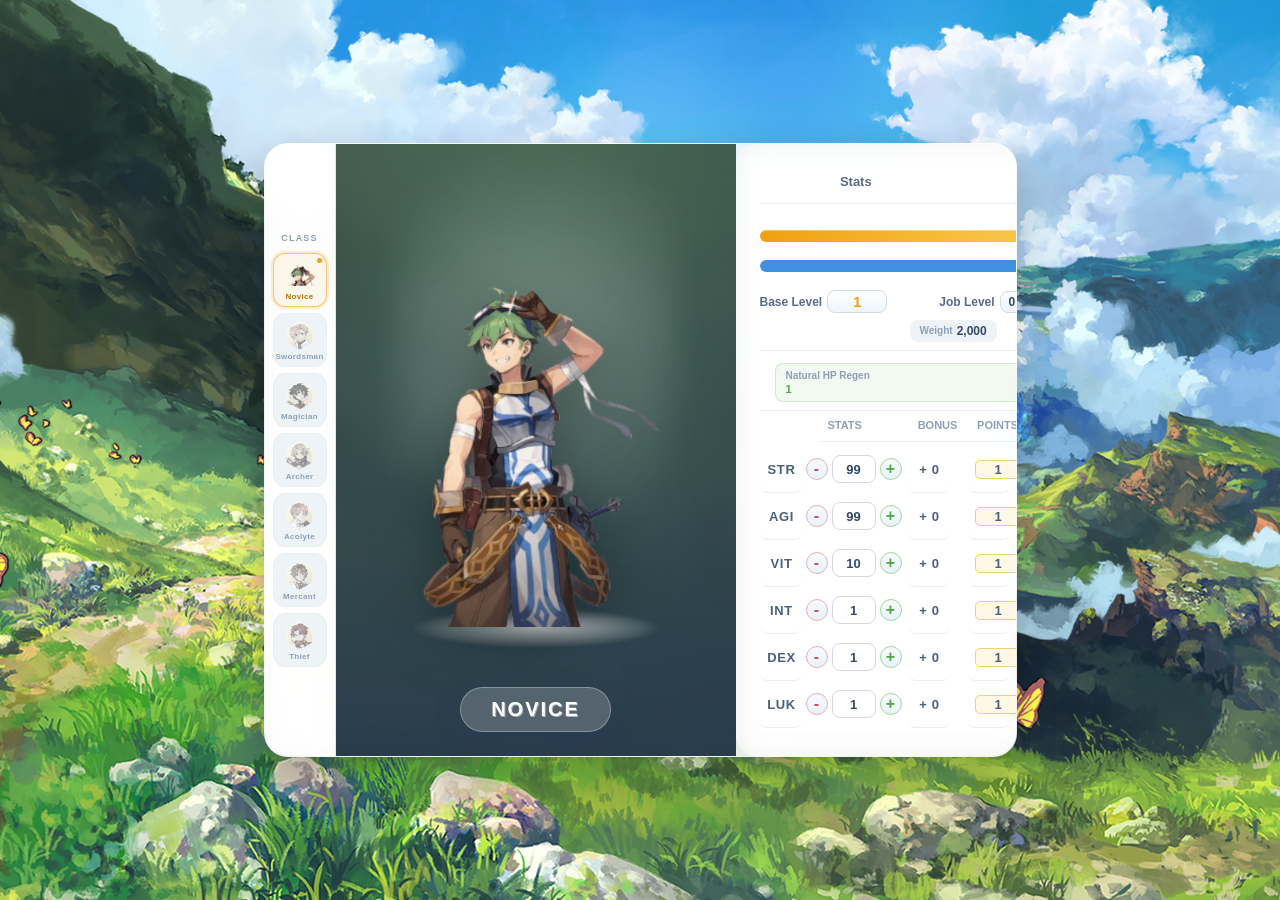
==== commit dc5bc096: "Add files via upload" ====
--- a/stats_rim-Dev/UI/index.html
+++ b/stats_rim-Dev/UI/index.html
@@ -8,14 +8,64 @@
     <link rel="stylesheet" href="header-field.css">
     <link rel="stylesheet" href="tabs.css">
     <meta name="viewport" content="width=device-width, initial-scale=1.0, maximum-scale=1.0, user-scalable=no">
+
 </head>
 <body>
     <div class="main-layout-container">
+
+        <!-- ══ JOB CLASS SIDEBAR ══ -->
+        <div class="job-sidebar">
+            <span class="job-sidebar-label">Class</span>
+            <button class="job-btn active" data-color="gold" title="Novice"
+                onclick="selectJobBtn(this); selectJob('Novice', 'character/novice.png', '')">
+                <div class="pip"></div>
+                <img src="../images/logo/novice_logo.png" alt="Novice">
+                <span class="jname">Novice</span>
+            </button>
+            <button class="job-btn" data-color="blue" title="Swordsman"
+                onclick="selectJobBtn(this); selectJob('Swordsman', 'character/swordsman.png', '1')">
+                <div class="pip"></div>
+                <img src="../images/logo/swordsman_logo.png" alt="Swordsman">
+                <span class="jname">Swordsman</span>
+            </button>
+            <button class="job-btn" data-color="purple" title="Magician"
+                onclick="selectJobBtn(this); selectJob('Magician', 'character/magician.png', '2')">
+                <div class="pip"></div>
+                <img src="../images/logo/magician_logo.png" alt="Magician">
+                <span class="jname">Magician</span>
+            </button>
+            <button class="job-btn" data-color="green" title="Archer"
+                onclick="selectJobBtn(this); selectJob('Archer', 'character/archer.png', '3')">
+                <div class="pip"></div>
+                <img src="../images/logo/archer_logo.png" alt="Archer">
+                <span class="jname">Archer</span>
+            </button>
+            <button class="job-btn" data-color="teal" title="Acolyte"
+                onclick="selectJobBtn(this); selectJob('Acolyte', 'character/acolyte.png', '5')">
+                <div class="pip"></div>
+                <img src="../images/logo/acolyte_logo.png" alt="Acolyte">
+                <span class="jname">Acolyte</span>
+            </button>
+            <button class="job-btn" data-color="orange" title="Merchant"
+                onclick="selectJobBtn(this); selectJob('Merchant', 'character/merchant.png', '6')">
+                <div class="pip"></div>
+                <img src="../images/logo/merchant_logo.png" alt="Merchant">
+                <span class="jname">Mercant</span>
+            </button>
+            <button class="job-btn" data-color="red" title="Thief"
+                onclick="selectJobBtn(this); selectJob('Thief', 'character/thief.png', '4')">
+                <div class="pip"></div>
+                <img src="../images/logo/thief_logo.png" alt="Thief">
+                <span class="jname">Thief</span>
+            </button>
+        </div>
+
+        <!-- ══ CHARACTER AREA ══ -->
         <div class="character-area">
             <div class="character-sprite-box">
                 <div class="character-glow"></div>
                 <div class="character-stage-base"></div>
-                <img src="../images/novice.png" alt="Character" class="character-sprite" id="character-img">
+                <img src="../images/character/novice.png" alt="Character" class="character-sprite" id="character-img">
             </div>
             <div class="character-name-container">
                 <h2 class="character-name" id="character-title">NOVICE</h2>
@@ -24,13 +74,13 @@
 
         <div class="unified-status-panel" hidden>
             <div class="panel-tabs">
-                <button class="tab-item" onclick="switchTab(event, 'stat-tab')">Stat</button>
+                <button class="tab-item" onclick="switchTab(event, 'stat-tab')">Stats</button>
                 <button class="tab-item" onclick="switchTab(event, 'info-tab')">Info</button>
+                <button class="tab-item" onclick="switchTab(event, 'skills-tab')">Skills</button>
             </div>
 
             <!-- ===================== STAT TAB ===================== -->
             <div id="stat-tab" class="tab-pane active">
-
                 <div class="tab-stat-list">
                     <div class="bar-row">
                         <div class="bar"><div class="hp-fill" style="width: 85%;" id="hp-bar-fill"></div></div>
@@ -43,47 +93,44 @@
                         <input class="bar-text-input" id="sp-bar-text" readonly value="11 / 11">
                     </div>
                 </div>
-
-                <div class="job-row">
-                    <div class="job-dropdown-container">
-                        <span class="job-label">Select Job</span>
-                        <div class="custom-dropdown" id="jobDropdown">
-                            <div class="selected-option" onclick="toggleMenu()">
-                                <span id="current-job">Novice</span>
-                                <i class="arrow-icon"></i>
+                <div class="fields-block">
+                    <div class="fields-row">
+                        <div class="header-field">
+                            <span>Base Level</span>
+                            <input type="text" class="lvl-value-input" id="base-level" value="1">
+                        </div>
+                        <div class="header-field">
+                            <span>Job Level</span>
+                            <div class="custom-dropdown jl-dropdown" id="jobLevelDropdown">
+                                <div class="selected-option jl-select" onclick="toggleJobLevelMenu()">
+                                    <span id="current-jl">0</span>
+                                    <i class="arrow-icon"></i>
+                                </div>
+                                <ul class="jl-menu" id="jl-menu-list"></ul>
                             </div>
-                            <ul class="options-menu">
-                                <li onclick="selectJob('Novice', 'novice.png', '')">Novice</li>
-                                <li onclick="selectJob('Swordsman', 'swordsman.png', '1')">Swordsman</li>
-                                <li onclick="selectJob('Magician', 'magician.png', '2')">Magician</li>
-                                <li onclick="selectJob('Archer', 'archer.png', '3')">Archer</li>
-                                <li onclick="selectJob('Acolyte', 'acolyte.png', '5')">Acolyte</li>
-                                <li onclick="selectJob('Merchant', 'merchant.png', '6')">Merchant</li>
-                                <li onclick="selectJob('Thief', 'theif.png', '4')">Thief</li>
-                            </ul>
-                        </div>
-
-                        <div class="dib-row">
-                            <div class="header-field">
-                                <span>Job Level</span>
-                                <div class="custom-dropdown jl-dropdown" id="jobLevelDropdown">
-                                    <div class="selected-option jl-select" onclick="toggleJobLevelMenu()">
-                                        <span id="current-jl">1</span>
-                                        <i class="arrow-icon"></i>
-                                    </div>
-                                    <ul class="jl-menu" id="jl-menu-list">
-                                        <!-- populated by updateJobLevelOptions() in stats.js -->
-                                    </ul>
+                        </div>
+                        <div class="header-field">
+                            <span>Weapon</span>
+                            <div class="custom-dropdown weapon-dropdown" id="weaponDropdown">
+                                <div class="selected-option weapon-select" onclick="toggleWeaponMenu()">
+                                    <span id="current-weapon">Bare Hand</span>
+                                    <i class="arrow-icon"></i>
                                 </div>
+                                <ul class="weapon-menu"></ul>
                             </div>
-                            <div class="dib-item">
-                                <span class="dib-label">Weight</span>
-                                <span class="dib-val" id="weight-display">2,000</span>
-                            </div>
-                        </div>
-                    </div>
-                </div>
-
+                        </div>
+                    </div>
+                    <div class="fields-row">
+                        <div class="dib-item">
+                            <span class="dib-label">Weight</span>
+                            <span class="dib-val" id="weight-display">2,000</span>
+                        </div>
+                        <div class="header-field">
+                            <span>Stat Pts</span>
+                            <input type="text" class="status-value" id="status-value" value="48" readonly>
+                        </div>
+                    </div>
+                </div>
                 <div class="details-info-block">
                     <div class="dib-row dib-regen-row">
                         <div class="dib-regen-item">
@@ -96,162 +143,49 @@
                         </div>
                     </div>
                 </div>
-
-                <div class="header">
-                    <div class="header-field">
-                        <span>Base Level</span>
-                        <input type="text" class="lvl-value-input" id="base-level" value="1">
-                    </div>
-                    <div class="header-field">
-                        <span>Stat Pts</span>
-                        <input type="text" class="status-value" id="status-value" value="48" readonly>
-                    </div>
-                    <div class="header-field">
-                        <span>Weapon</span>
-                        <div class="custom-dropdown weapon-dropdown" id="weaponDropdown">
-                            <div class="selected-option weapon-select" onclick="toggleWeaponMenu()">
-                                <span id="current-weapon">Bare Hand</span>
-                                <i class="arrow-icon"></i>
-                            </div>
-                            <ul class="weapon-menu"></ul>
-                        </div>
-                    </div>
-                </div>
-
                 <div class="stats-main-wrapper">
                     <div class="stats-grid">
-
-                        <!-- HEADERS -->
                         <div class="h-label2">Stats</div>
                         <div class="h-label" style="text-align:center;">Bonus</div>
                         <div class="h-label" style="text-align:center;">Points Req.</div>
                         <div class="h-label2">Status Information</div>
-
-                        <!-- COLUMN 1: Stats -->
-                        <div class="column">
-                            <div class="table-row" data-stat="str">
-                                <span>STR</span>
-                                <button class="stat-btn minus">-</button>
-                                <input type="text" class="stat-input" value="99">
-                                <button class="stat-btn plus">+</button>
-                            </div>
-                            <div class="table-row" data-stat="agi">
-                                <span>AGI</span>
-                                <button class="stat-btn minus">-</button>
-                                <input type="text" class="stat-input" value="99">
-                                <button class="stat-btn plus">+</button>
-                            </div>
-                            <div class="table-row" data-stat="vit">
-                                <span>VIT</span>
-                                <button class="stat-btn minus">-</button>
-                                <input type="text" class="stat-input" value="10">
-                                <button class="stat-btn plus">+</button>
-                            </div>
-                            <div class="table-row" data-stat="int">
-                                <span>INT</span>
-                                <button class="stat-btn minus">-</button>
-                                <input type="text" class="stat-input" value="1">
-                                <button class="stat-btn plus">+</button>
-                            </div>
-                            <div class="table-row" data-stat="dex">
-                                <span>DEX</span>
-                                <button class="stat-btn minus">-</button>
-                                <input type="text" class="stat-input" value="1">
-                                <button class="stat-btn plus">+</button>
-                            </div>
-                            <div class="table-row" data-stat="luk">
-                                <span>LUK</span>
-                                <button class="stat-btn minus">-</button>
-                                <input type="text" class="stat-input" value="1">
-                                <button class="stat-btn plus">+</button>
-                            </div>
-                        </div>
-
-                        <!-- COLUMN 2: Bonus -->
-                        <div class="column">
-                            <div class="table-row"><span class="symbol">+ 0</span></div>
-                            <div class="table-row"><span class="symbol">+ 0</span></div>
-                            <div class="table-row"><span class="symbol">+ 0</span></div>
-                            <div class="table-row"><span class="symbol">+ 0</span></div>
-                            <div class="table-row"><span class="symbol">+ 0</span></div>
-                            <div class="table-row"><span class="symbol">+ 0</span></div>
-                        </div>
-
-                        <!-- COLUMN 3: Points Req. -->
-                        <div class="column">
-                            <div class="table-row"><span class="value">1</span></div>
-                            <div class="table-row"><span class="value">1</span></div>
-                            <div class="table-row"><span class="value">1</span></div>
-                            <div class="table-row"><span class="value">1</span></div>
-                            <div class="table-row"><span class="value">1</span></div>
-                            <div class="table-row"><span class="value">1</span></div>
-                        </div>
-
-                        <!-- COLUMN 4: Status Information -->
-                        <div class="column">
-                            <div class="table-row2">
-                                <span>ATK</span>
-                                <div class="dikit-group">
-                                    <input id="d-atk" readonly value="180">
-                                    <span class="symbol">+</span>
-                                    <input id="d-atk-bonus" readonly value="0">
-                                </div>
-                            </div>
-                            <div class="table-row2">
-                                <span>MATK</span>
-                                <div class="dikit-group">
-                                    <input id="d-matk-min" readonly value="1">
-                                    <span class="symbol">~</span>
-                                    <input id="d-matk-max" readonly value="1">
-                                </div>
-                            </div>
-                            <div class="table-row2">
-                                <span>HIT</span>
-                                <div class="dikit-group">
-                                    <input id="d-hit" readonly value="100">
-                                </div>
-                            </div>
-                            <div class="table-row2">
-                                <span>CRIT</span>
-                                <div class="dikit-group">
-                                    <input id="d-crit" readonly value="1">
-                                </div>
-                            </div>
-                            <div class="table-row2">
-                                <span>DEF</span>
-                                <div class="dikit-group">
-                                    <input id="d-def-base" readonly value="0">
-                                    <span class="symbol">+</span>
-                                    <input id="d-def" readonly value="10">
-                                </div>
-                            </div>
-                            <div class="table-row2">
-                                <span>MDEF</span>
-                                <div class="dikit-group">
-                                    <input id="d-mdef-base" readonly value="0">
-                                    <span class="symbol">+</span>
-                                    <input id="d-mdef" readonly value="1">
-                                </div>
-                            </div>
-                            <div class="table-row2">
-                                <span>FLEE</span>
-                                <div class="dikit-group">
-                                    <input id="d-flee" readonly value="198">
-                                    <span class="symbol">+</span>
-                                    <input id="d-flee-luk" readonly value="1">
-                                </div>
-                            </div>
-                            <div class="table-row2">
-                                <span>ASPD</span>
-                                <div class="dikit-group">
-                                    <input id="aspd-value" readonly value="144">
-                                </div>
-                            </div>
-                        </div>
-
-                    </div>
-                </div>
-            </div>
+                        <div class="column">
+                            <div class="table-row" data-stat="str"><span>STR</span><button class="stat-btn minus">-</button><input type="text" class="stat-input" value="99"><button class="stat-btn plus">+</button></div>
+                            <div class="table-row" data-stat="agi"><span>AGI</span><button class="stat-btn minus">-</button><input type="text" class="stat-input" value="99"><button class="stat-btn plus">+</button></div>
+                            <div class="table-row" data-stat="vit"><span>VIT</span><button class="stat-btn minus">-</button><input type="text" class="stat-input" value="10"><button class="stat-btn plus">+</button></div>
+                            <div class="table-row" data-stat="int"><span>INT</span><button class="stat-btn minus">-</button><input type="text" class="stat-input" value="1"><button class="stat-btn plus">+</button></div>
+                            <div class="table-row" data-stat="dex"><span>DEX</span><button class="stat-btn minus">-</button><input type="text" class="stat-input" value="1"><button class="stat-btn plus">+</button></div>
+                            <div class="table-row" data-stat="luk"><span>LUK</span><button class="stat-btn minus">-</button><input type="text" class="stat-input" value="1"><button class="stat-btn plus">+</button></div>
+                        </div>
+                        <div class="column">
+                            <div class="table-row"><span class="symbol">+ 0</span></div>
+                            <div class="table-row"><span class="symbol">+ 0</span></div>
+                            <div class="table-row"><span class="symbol">+ 0</span></div>
+                            <div class="table-row"><span class="symbol">+ 0</span></div>
+                            <div class="table-row"><span class="symbol">+ 0</span></div>
+                            <div class="table-row"><span class="symbol">+ 0</span></div>
+                        </div>
+                        <div class="column">
+                            <div class="table-row"><span class="value">1</span></div>
+                            <div class="table-row"><span class="value">1</span></div>
+                            <div class="table-row"><span class="value">1</span></div>
+                            <div class="table-row"><span class="value">1</span></div>
+                            <div class="table-row"><span class="value">1</span></div>
+                            <div class="table-row"><span class="value">1</span></div>
+                        </div>
+                        <div class="column">
+                            <div class="table-row2"><span>ATK</span><div class="dikit-group"><input id="d-atk" readonly value="180"><span class="symbol">+</span><input id="d-atk-bonus" readonly value="0"></div></div>
+                            <div class="table-row2"><span>MATK</span><div class="dikit-group"><input id="d-matk-min" readonly value="1"><span class="symbol">~</span><input id="d-matk-max" readonly value="1"></div></div>
+                            <div class="table-row2"><span>HIT</span><div class="dikit-group"><input id="d-hit" readonly value="100"></div></div>
+                            <div class="table-row2"><span>CRIT</span><div class="dikit-group"><input id="d-crit" readonly value="1"></div></div>
+                            <div class="table-row2"><span>DEF</span><div class="dikit-group"><input id="d-def-base" readonly value="0"><span class="symbol">+</span><input id="d-def" readonly value="10"></div></div>
+                            <div class="table-row2"><span>MDEF</span><div class="dikit-group"><input id="d-mdef-base" readonly value="0"><span class="symbol">+</span><input id="d-mdef" readonly value="1"></div></div>
+                            <div class="table-row2"><span>FLEE</span><div class="dikit-group"><input id="d-flee" readonly value="198"><span class="symbol">+</span><input id="d-flee-luk" readonly value="1"></div></div>
+                            <div class="table-row2"><span>ASPD</span><div class="dikit-group"><input id="aspd-value" readonly value="144"></div></div>
+                        </div>
+                    </div>
+                </div>
+            </div><!-- end #stat-tab -->
 
             <!-- ===================== INFO TAB ===================== -->
             <div id="info-tab" class="tab-pane">
@@ -279,14 +213,57 @@
                         <span class="info-footer-label">Base Weight Limit</span><span class="info-footer-val" id="info-weight-limit">2,000</span>
                     </div>
                 </div>
-            </div>
-            <!-- END info-tab -->
-
-        </div>
-        <!-- END unified-status-panel -->
-
-    </div>
-    <!-- END main-layout-container -->
+            </div><!-- end #info-tab -->
+
+            <!-- ===================== SKILLS TAB ===================== -->
+            <div id="skills-tab" class="tab-pane">
+                <div class="skills-section" id="skills-section">
+
+                    <!-- LEFT: Skills Unlocked -->
+                    <div class="skills-panel">
+                        <div class="skills-panel-header">Skills Unlocked</div>
+                        <div class="skills-table-wrap">
+                            <table class="skills-table">
+                                <thead>
+                                    <tr>
+                                        <th>Icon</th>
+                                        <th>Skill Name</th>
+                                        <th class="th-level">Cur / Max Level</th>
+                                        <th>Type</th>
+                                    </tr>
+                                </thead>
+                                <tbody id="skills-unlocked-body"></tbody>
+                            </table>
+                        </div>
+                        <div class="skills-footer">
+                            <span>Skill Points Used: <span class="pts-val" id="skill-pts-used">0</span></span>
+                            <span>Left: <span class="pts-val" id="skill-pts-left">49</span></span>
+                        </div>
+                    </div>
+
+                    <!-- RIGHT: Skills To Be Unlocked -->
+                    <div class="skills-panel">
+                        <div class="skills-panel-header">Skills To Be Unlocked</div>
+                        <div class="skills-table-wrap">
+                            <table class="skills-table">
+                                <thead>
+                                    <tr>
+                                        <th>Icon</th>
+                                        <th>Skill Name</th>
+                                        <th>Max Lvl</th>
+                                        <th>Requirements</th>
+                                    </tr>
+                                </thead>
+                                <tbody id="skills-locked-body"></tbody>
+                            </table>
+                        </div>
+                    </div>
+
+                </div>
+            </div><!-- end #skills-tab -->
+
+        </div><!-- end .unified-status-panel -->
+    </div><!-- end .main-layout-container -->
 
     <script src="../Stats/HPCalc.js"></script>
     <script src="../Stats/jobBonus.js"></script>
@@ -295,5 +272,7 @@
     <script src="../Stats/regen.js"></script>
     <script src="../Stats/combat.js"></script>
     <script src="../Stats/stats.js"></script>
-</body> 
+    <script src="../Stats/skills.js"></script>
+
+</body>
 </html>
--- a/stats_rim-Dev/UI/header-field.css
+++ b/stats_rim-Dev/UI/header-field.css
@@ -104,3 +104,42 @@
   overflow: hidden;
   text-overflow: ellipsis;
 }
+        .fields-block {
+            display: flex;
+            flex-direction: column;
+            gap: 6px;
+            padding: 8px 0;
+            border-bottom: 1.5px solid var(--border-light);
+            margin-bottom: 4px;
+        }
+
+        /* each row is a flex line */
+        .fields-row {
+            display: flex;
+            align-items: center;
+            gap: 12px;
+            flex-wrap: nowrap;
+        }
+
+        .fields-row .header-field {
+            display: flex;
+            align-items: center;
+            gap: 5px;
+            white-space: nowrap;
+        }
+
+        .fields-row .dib-item {
+            display: flex;
+            align-items: center;
+            gap: 4px;
+            background: var(--bg-badge);
+            border-radius: 8px;
+            padding: 4px 10px;
+            margin-left: 150px;
+            margin-right: 70px;
+            white-space: nowrap;
+        }
+
+        .fields-row .weapon-dropdown {
+            min-width: 100px;
+        }
--- a/stats_rim-Dev/UI/tabs.css
+++ b/stats_rim-Dev/UI/tabs.css
@@ -260,13 +260,13 @@
 /* Row 2: Regen — each item stacks label on top of value */
 .dib-regen-row {
     display: grid;
-    grid-template-columns: 1fr 1fr;   /* two equal columns, always */
+    grid-template-columns: 1fr 1fr;
     gap: 6px;
 }
 
 .dib-regen-item {
     display: flex;
-    flex-direction: column;           /* label above, value below */
+    flex-direction: column;
     gap: 2px;
     background: rgba(80,168,64,0.07);
     border: 1px solid rgba(80,168,64,0.2);
@@ -285,4 +285,455 @@
     color: var(--green-text);
     font-family: var(--font-main);
     white-space: nowrap;
+}
+
+/* ══════════════════════════════════════════
+   Job Class Sidebar — matches light UI theme
+   ══════════════════════════════════════════ */
+.job-sidebar {
+    display: flex;
+    flex-direction: column;
+    align-items: center;
+    justify-content: center;
+    gap: 6px;
+    padding: 14px 8px;
+    background: rgba(255, 255, 255, 0.72);
+    backdrop-filter: blur(10px);
+    -webkit-backdrop-filter: blur(10px);
+    border-right: 1.5px solid rgba(200, 210, 225, 0.55);
+    z-index: 2;
+}
+
+.job-sidebar-label {
+    font-size: 9px;
+    font-weight: 700;
+    color: var(--text-light);
+    text-transform: uppercase;
+    letter-spacing: 0.13em;
+    margin-bottom: 4px;
+    font-family: var(--font-main);
+}
+
+.job-btn {
+    width: 54px;
+    height: 54px;
+    border-radius: 12px;
+    border: 1.5px solid var(--border-light);
+    background: var(--bg-badge);
+    cursor: pointer;
+    display: flex;
+    flex-direction: column;
+    align-items: center;
+    justify-content: center;
+    gap: 3px;
+    position: relative;
+    transition: transform 0.13s ease, border-color 0.15s ease, background 0.15s ease, box-shadow 0.15s ease;
+    padding: 0;
+}
+
+.job-btn:hover {
+    transform: scale(1.07);
+    border-color: var(--border);
+    background: #ffffff;
+    box-shadow: 0 2px 8px rgba(0, 0, 0, 0.10);
+}
+
+.job-btn img {
+    width: 30px;
+    height: 30px;
+    object-fit: contain;
+    display: block;
+    filter: grayscale(0.6) opacity(0.5);
+    transition: filter 0.15s ease;
+}
+
+.job-btn:hover img {
+    filter: grayscale(0.2) opacity(0.8);
+}
+
+.job-btn.active img {
+    filter: grayscale(0) opacity(1);
+}
+
+.job-btn .jname {
+    font-size: 8px;
+    font-weight: 700;
+    letter-spacing: 0.04em;
+    color: var(--text-light);
+    line-height: 1;
+    font-family: var(--font-main);
+    transition: color 0.15s ease;
+}
+
+.job-btn .pip {
+    position: absolute;
+    top: 4px;
+    right: 4px;
+    width: 5px;
+    height: 5px;
+    border-radius: 50%;
+    display: none;
+}
+
+.job-btn.active .pip { display: block; }
+
+/* ── Active state: warm orange/gold — matches the UI's accent color ── */
+.job-btn.active {
+    border-color: rgba(240, 160, 16, 0.55);
+    background: rgba(240, 160, 16, 0.08);
+    box-shadow: 0 0 0 2px rgba(240, 160, 16, 0.18);
+}
+
+.job-btn.active .pip {
+    background: #f0a010;
+}
+
+.job-btn.active .jname {
+    color: var(--orange-dark, #c07808);
+}
+
+/* Override per-class colors with the unified warm orange to match UI theme */
+.job-btn[data-color="gold"].active,
+.job-btn[data-color="blue"].active,
+.job-btn[data-color="purple"].active,
+.job-btn[data-color="green"].active,
+.job-btn[data-color="teal"].active,
+.job-btn[data-color="orange"].active,
+.job-btn[data-color="red"].active {
+    border-color: rgba(240, 160, 16, 0.55);
+    background: rgba(240, 160, 16, 0.08);
+    box-shadow: 0 0 0 2px rgba(240, 160, 16, 0.18);
+}
+
+.job-btn[data-color="gold"].active .pip,
+.job-btn[data-color="blue"].active .pip,
+.job-btn[data-color="purple"].active .pip,
+.job-btn[data-color="green"].active .pip,
+.job-btn[data-color="teal"].active .pip,
+.job-btn[data-color="orange"].active .pip,
+.job-btn[data-color="red"].active .pip {
+    background: #f0a010;
+}
+
+.job-btn[data-color="gold"].active .jname,
+.job-btn[data-color="blue"].active .jname,
+.job-btn[data-color="purple"].active .jname,
+.job-btn[data-color="green"].active .jname,
+.job-btn[data-color="teal"].active .jname,
+.job-btn[data-color="orange"].active .jname,
+.job-btn[data-color="red"].active .jname {
+    color: var(--orange-dark, #c07808);
+}
+/* ══════════════════════════════════════════════════
+   SKILLS TAB — layout & containment
+══════════════════════════════════════════════════ */
+#skills-tab.tab-pane {
+    display: none;
+    flex-direction: column;
+    flex: 1;
+    min-height: 0;
+    padding: 8px 0 0 0;
+    overflow: hidden;
+}
+#skills-tab.tab-pane.active {
+    display: flex;
+}
+
+.skills-section {
+    display: flex;
+    gap: 8px;
+    flex: 1;
+    min-height: 0;
+    overflow: hidden;
+}
+
+.skills-panel {
+    flex: 1;
+    min-width: 0;
+    border-radius: 10px;
+    border: 1px solid var(--border-light);
+    display: flex;
+    flex-direction: column;
+    min-height: 0;
+    overflow: hidden;
+}
+
+/* ── Panel header ── */
+.skills-panel-header {
+    background: rgba(240, 160, 16, 0.10);
+    border-bottom: 1.5px solid rgba(240, 160, 16, 0.22);
+    padding: 5px 10px;
+    text-align: center;
+    font-size: 11px;
+    font-weight: 700;
+    color: var(--orange-dark);
+    font-family: var(--font-main);
+    letter-spacing: 0.04em;
+    flex-shrink: 0;
+    white-space: nowrap;
+}
+
+/* ── Scrollable body — vertical only ── */
+.skills-table-wrap {
+    flex: 1;
+    overflow-x: hidden;
+    overflow-y: auto;
+    min-height: 0;
+    scrollbar-width: thin;
+    scrollbar-color: var(--border) transparent;
+}
+.skills-table-wrap::-webkit-scrollbar {
+    width: 4px;
+    height: 0;        /* kill horizontal bar */
+}
+.skills-table-wrap::-webkit-scrollbar-track {
+    background: transparent;
+}
+.skills-table-wrap::-webkit-scrollbar-thumb {
+    background: var(--border);
+    border-radius: 4px;
+}
+.skills-table-wrap::-webkit-scrollbar-thumb:hover {
+    background: var(--text-light);
+}
+
+/* ── Table ── */
+.skills-table {
+    width: 100%;
+    table-layout: fixed;       /* prevents columns from blowing out */
+    border-collapse: collapse;
+    font-family: var(--font-main);
+}
+
+/* Column widths — tweak if needed */
+.skills-table colgroup,
+.skills-table col { }
+.skills-table thead th:nth-child(1) { width: 34px; }   /* Icon      */
+.skills-table thead th:nth-child(2) { width: auto; }   /* Skill Name — takes remaining */
+.skills-table thead th:nth-child(3) { width: 80px; }   /* Cur/Max   */
+.skills-table thead th:nth-child(4) { width: 62px; }   /* Type / Req */
+
+/* Sticky header */
+.skills-table thead {
+    position: sticky;
+    top: 0;
+    z-index: 2;
+}
+.skills-table thead tr { background: var(--bg-badge); }
+.skills-table thead th {
+    font-size: 10px;
+    font-weight: 700;
+    color: var(--text-light);
+    padding: 5px 5px;
+    text-align: left;
+    border-bottom: 1px solid var(--border-light);
+    white-space: nowrap;
+    overflow: hidden;
+    background: var(--bg-badge);
+}
+.skills-table thead th:first-child { text-align: center; }
+.skills-table thead th.th-level    { text-align: center; }
+
+/* Body rows */
+.skills-table tbody tr {
+    border-bottom: 1px solid var(--border-light);
+    transition: background 0.1s;
+}
+.skills-table tbody tr:last-child { border-bottom: none; }
+.skills-table tbody tr:hover      { background: rgba(240,160,16,0.04); }
+
+.skills-table tbody td {
+    font-size: 11px;
+    color: var(--text-mid);
+    padding: 4px 5px;
+    vertical-align: middle;
+    overflow: hidden;
+}
+.skills-table tbody td:first-child {
+    text-align: center;
+    width: 34px;
+}
+
+/* ── Skill icon ── */
+.skill-icon {
+    width: 26px;
+    height: 26px;
+    border-radius: 6px;
+    background: var(--bg-badge);
+    border: 1px solid var(--border-light);
+    display: flex;
+    align-items: center;
+    justify-content: center;
+    margin: 0 auto;
+    overflow: hidden;
+    flex-shrink: 0;
+}
+.skill-icon img { width: 22px; height: 22px; object-fit: contain; }
+
+/* ── Skill name ── */
+.skill-name-link {
+    color: var(--blue-text);
+    font-weight: 600;
+    font-size: 11px;
+    cursor: pointer;
+    white-space: nowrap;
+    overflow: hidden;
+    text-overflow: ellipsis;
+    display: block;
+    max-width: 100%;
+}
+
+/* ── Level cell: [−] 0/10 [+] ── */
+.skill-lvl-cell {
+    display: flex;
+    align-items: center;
+    justify-content: center;
+    gap: 4px;
+    white-space: nowrap;
+}
+
+.skill-level-badge {
+    font-size: 10px;
+    font-weight: 700;
+    color: var(--orange-text);
+    background: rgba(240,160,16,0.10);
+    border: 1px solid rgba(240,160,16,0.25);
+    border-radius: 5px;
+    text-align: center;
+    white-space: nowrap;
+    display: inline-block;
+    min-width: 38px;
+    padding: 1px 3px;
+}
+
+/* ── +/− buttons ── */
+.skill-adj-btn {
+    width: 18px;
+    height: 18px;
+    border-radius: 5px;
+    cursor: pointer;
+    display: flex;
+    align-items: center;
+    justify-content: center;
+    padding: 0;
+    flex-shrink: 0;
+    transition: background 0.12s, border-color 0.12s, transform 0.08s;
+    border: 1px solid transparent;
+}
+.skill-adj-btn:active { transform: scale(0.90); }
+.skill-adj-btn svg    { width: 10px; height: 10px; display: block; }
+
+.skill-adj-btn.add {
+    color: #3a8030;
+    border-color: rgba(80,168,64,0.38);
+    background: rgba(80,168,64,0.08);
+}
+.skill-adj-btn.add:hover {
+    background: rgba(80,168,64,0.18);
+    border-color: rgba(80,168,64,0.60);
+    transform: scale(1.10);
+}
+
+.skill-adj-btn.minus {
+    color: #b03020;
+    border-color: rgba(200,60,40,0.32);
+    background: rgba(200,60,40,0.07);
+}
+.skill-adj-btn.minus:hover {
+    background: rgba(200,60,40,0.15);
+    border-color: rgba(200,60,40,0.52);
+    transform: scale(1.10);
+}
+
+.skill-adj-btn[disabled] {
+    opacity: 0.25;
+    cursor: default;
+    pointer-events: none;
+}
+
+/* ══════════════════════════════════════════════════
+   SKILL TYPE TAGS
+══════════════════════════════════════════════════ */
+.skill-tag-group {
+    display: flex;
+    flex-direction: column;
+    gap: 2px;
+    align-items: flex-start;
+}
+
+.skill-tag {
+    display: inline-block;
+    font-size: 8px;
+    font-weight: 700;
+    padding: 1px 5px;
+    border-radius: 4px;
+    white-space: nowrap;
+    text-transform: uppercase;
+    letter-spacing: 0.04em;
+    font-family: var(--font-main);
+    line-height: 1.5;
+}
+
+/* Active — warm gold */
+.skill-tag.active {
+    background: rgba(240, 160, 16, 0.10);
+    color: #a07008;
+    border: 1px solid rgba(240, 160, 16, 0.28);
+}
+
+/* Passive — soft blue */
+.skill-tag.passive {
+    background: rgba(74, 158, 232, 0.10);
+    color: #2a6aaa;
+    border: 1px solid rgba(74, 158, 232, 0.26);
+}
+
+/* Quest — muted green */
+.skill-tag.quest {
+    background: rgba(80, 168, 64, 0.10);
+    color: #2a7a20;
+    border: 1px solid rgba(80, 168, 64, 0.26);
+}
+
+/* Locked table: type tag above req text */
+.skill-req {
+    display: block;
+    font-size: 9px;
+    color: var(--text-light);
+    font-style: italic;
+    font-family: var(--font-main);
+    margin-top: 2px;
+    white-space: normal;
+    overflow-wrap: break-word;
+    word-break: break-word;
+}
+
+/* ══════════════════════════════════════════════════
+   SKILLS FOOTER
+══════════════════════════════════════════════════ */
+.skills-footer {
+    display: flex;
+    justify-content: space-between;
+    align-items: center;
+    padding: 5px 10px;
+    background: var(--bg-badge);
+    border-top: 1px solid var(--border-light);
+    font-size: 10px;
+    font-weight: 700;
+    color: var(--text-mid);
+    font-family: var(--font-main);
+    flex-shrink: 0;
+    white-space: nowrap;
+}
+.skills-footer .pts-val { color: var(--orange-text); }
+
+/* ── Section divider row ── */
+.skills-sub-label {
+    text-align: center;
+    font-size: 10px;
+    font-style: italic;
+    color: var(--text-light);
+    padding: 4px 0;
+    font-family: var(--font-main);
+    background: rgba(238, 243, 248, 0.6);
 }
